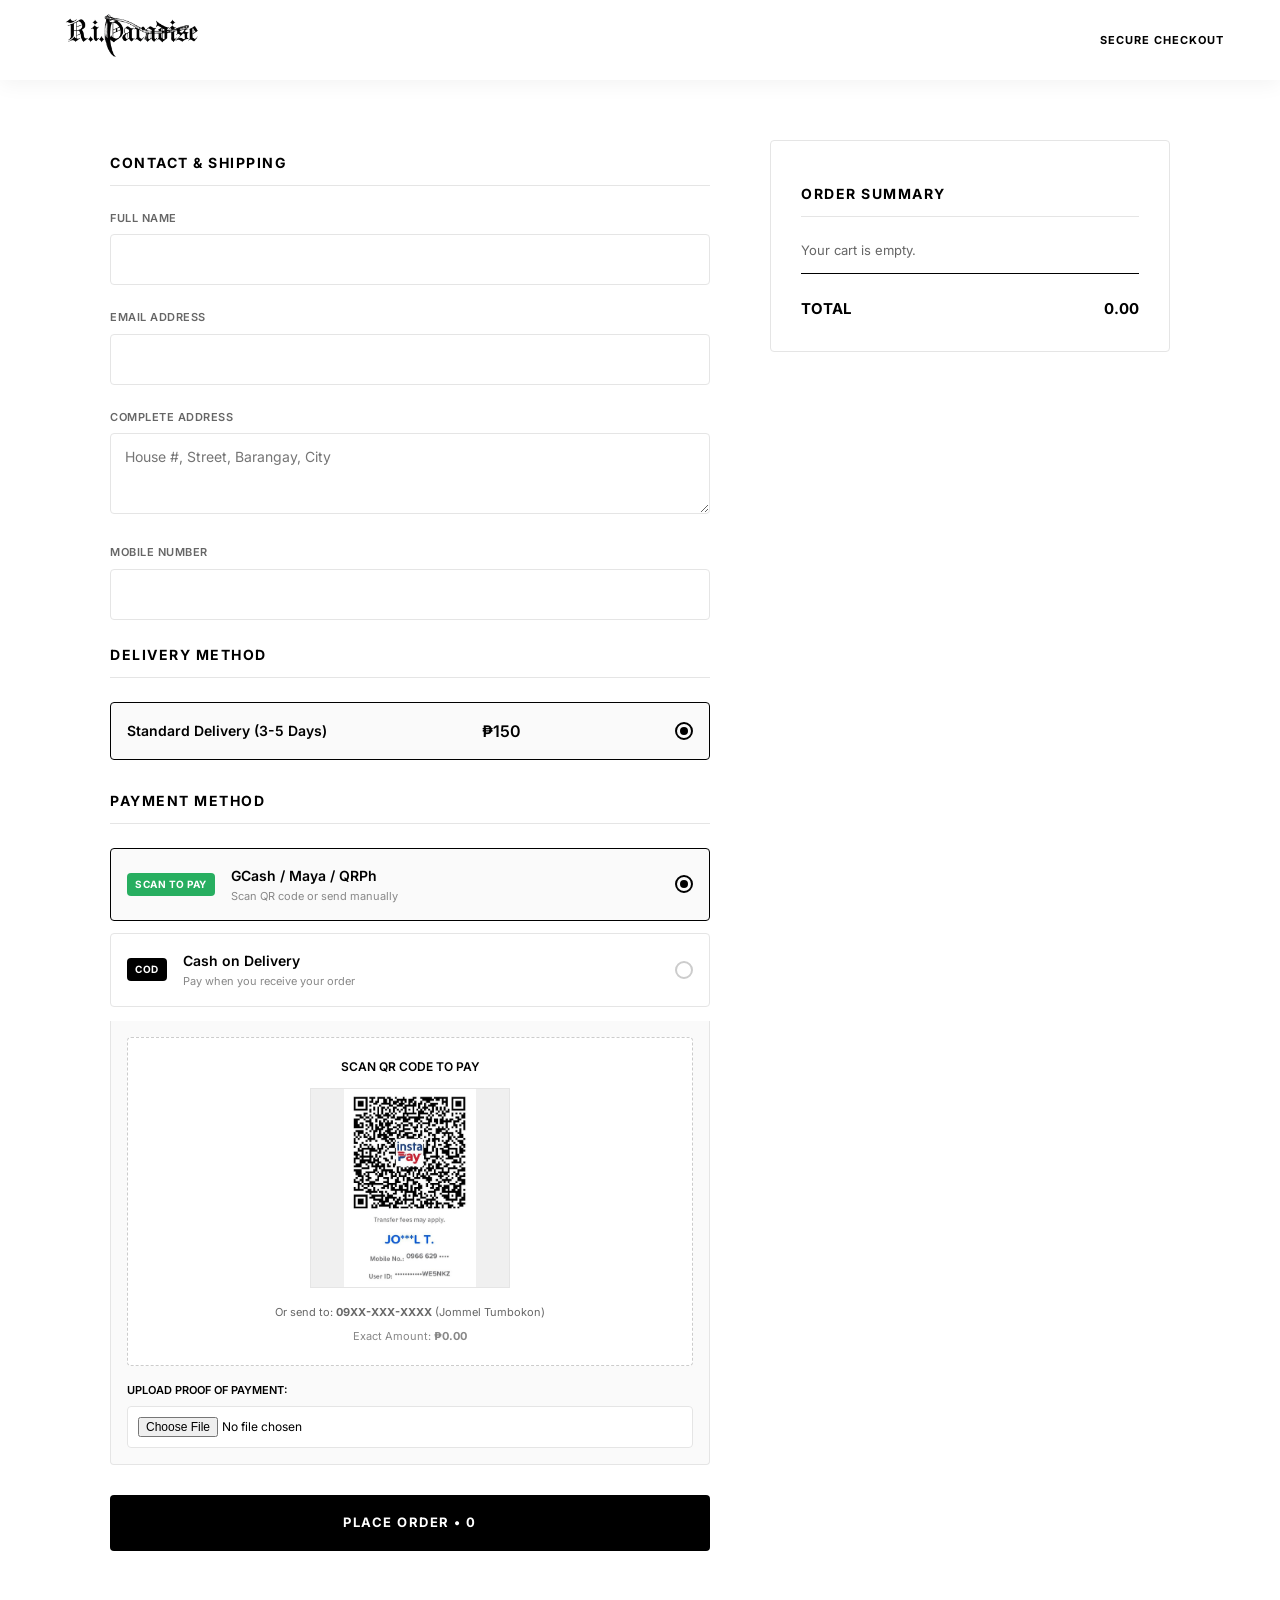
==== checkout.html @ b6fbac53 "Initial commit" ====
<!DOCTYPE html>
<html lang="en">
<head>
  <meta charset="UTF-8">
  <meta name="viewport" content="width=device-width, initial-scale=1.0">
  <title>RIPARADISE | Secure Checkout</title>
  <link rel="stylesheet" href="assets/css/style.css">
  <link href="https://fonts.googleapis.com/css2?family=Inter:wght@400;500;600;700&display=swap" rel="stylesheet">
  
  <style>
    /* CHECKOUT SPECIFIC OVERRIDES */
    body { background-color: #ffffff; color: #000000; font-family: 'Inter', sans-serif; }
    
    .checkout-container {
      max-width: 1100px; margin: 140px auto 80px; padding: 0 20px;
      display: grid; grid-template-columns: 1.2fr 0.8fr; gap: 60px;
    }

    @media (max-width: 900px) {
      .checkout-container { grid-template-columns: 1fr; gap: 40px; margin-top: 100px; }
      .order-summary { position: static; order: -1; margin-bottom: 30px; border: 1px solid #eee; }
    }

    h2 {
      font-size: 14px; font-weight: 700; text-transform: uppercase; letter-spacing: 1.5px;
      margin-bottom: 24px; padding-bottom: 12px; border-bottom: 1px solid #e5e5e5;
    }

    .form-group { margin-bottom: 24px; }
    .form-group label {
      display: block; font-size: 11px; font-weight: 600; margin-bottom: 8px;
      text-transform: uppercase; letter-spacing: 0.5px; color: #666;
    }
    .form-group input, .form-group textarea, .form-group select {
      width: 100%; padding: 14px; background: #fff; border: 1px solid #e5e5e5;
      color: #000; font-size: 14px; border-radius: 4px; transition: all 0.2s;
      font-family: 'Inter', sans-serif;
    }
    .form-group input:focus, .form-group textarea:focus, .form-group select:focus {
      border-color: #000; outline: none; box-shadow: 0 0 0 1px #000;
    }

    /* PAYMENT OPTIONS STYLING */
    .payment-options { display: flex; flex-direction: column; gap: 12px; }
    .payment-option {
      background: #fff; border: 1px solid #e5e5e5; border-radius: 4px;
      padding: 16px; display: flex; align-items: center; gap: 16px; 
      cursor: pointer; transition: all 0.2s ease; position: relative;
    }
    .payment-option:hover, .payment-option.selected { 
      border-color: #000; background: #fafafa; 
    }
    .payment-option input[type="radio"] { display: none; }
    
    /* BADGES */
    .manual-badge {
      background: #27ae60; color: #fff; font-size: 10px; font-weight: 700;
      padding: 4px 8px; border-radius: 4px; letter-spacing: 0.5px;
    }
    .cod-badge {
      background: #000; color: #fff; font-size: 10px; font-weight: 700;
      padding: 4px 8px; border-radius: 4px; letter-spacing: 0.5px;
    }
    
    .payment-label { font-size: 14px; font-weight: 600; color: #000; }
    .payment-sublabel { font-size: 11px; color: #888; margin-top: 2px; }

    /* CUSTOM RADIO INDICATOR */
    .payment-radio-indicator {
      width: 18px; height: 18px; border: 2px solid #ccc; border-radius: 50%;
      margin-left: auto; display: flex; align-items: center; justify-content: center;
      transition: all 0.2s; flex-shrink: 0;
    }
    .payment-option.selected .payment-radio-indicator { border-color: #000; }
    .payment-option.selected .payment-radio-indicator::after {
      content: ''; width: 8px; height: 8px; background: #000; border-radius: 50%;
    }

    /* ANIMATED DETAILS FORMS */
    .details-form {
      max-height: 0; overflow: hidden; opacity: 0;
      transition: all 0.4s cubic-bezier(0.4, 0, 0.2, 1);
      margin-top: 0; padding: 0 16px; background: #fafafa; border: 1px solid transparent;
    }
    .details-form.is-active {
      max-height: 600px; opacity: 1; margin-top: -12px; padding: 16px;
      border: 1px solid #e5e5e5; border-top: none; border-radius: 0 0 4px 4px;
    }

    /* QR CODE CONTAINER */
    .qr-payment-box {
      background: #fff; border: 1px dashed #ccc; padding: 20px; 
      border-radius: 4px; text-align: center;
    }
    .qr-image-placeholder {
      width: 200px; height: 200px; background: #f0f0f0; margin: 0 auto 16px;
      display: flex; align-items: center; justify-content: center;
      color: #999; font-size: 12px; border: 1px solid #e5e5e5;
    }
    .qr-image-placeholder img { width: 100%; height: 100%; object-fit: contain; }
    
    .btn-place-order {
      width: 100%; background: #000; color: #fff;
      padding: 18px; font-size: 13px; font-weight: 700; text-transform: uppercase;
      letter-spacing: 1.5px; border: none; border-radius: 4px; cursor: pointer; 
      margin-top: 30px; transition: opacity 0.2s;
    }
    .btn-place-order:hover { opacity: 0.85; }
    .btn-place-order:disabled { opacity: 0.5; cursor: not-allowed; }

    /* ORDER SUMMARY */
    .order-summary {
      background: #fff; border: 1px solid #e5e5e5; border-radius: 4px; 
      padding: 30px; height: fit-content; position: sticky; top: 120px;
    }
    .summary-item-row {
      display: flex; gap: 16px; padding: 16px 0; border-bottom: 1px solid #f0f0f0;
      align-items: center;
    }
    .summary-thumb {
      width: 70px; height: 85px; border-radius: 2px; object-fit: cover;
      background: #f9f9f9; flex-shrink: 0; border: 1px solid #eee;
    }
    .summary-details { flex: 1; display: flex; flex-direction: column; gap: 4px; }
    .summary-title { font-size: 13px; font-weight: 600; color: #000; line-height: 1.3; }
    .summary-meta { font-size: 11px; color: #666; text-transform: uppercase; letter-spacing: 0.5px; }
    .summary-price { font-size: 13px; font-weight: 600; color: #000; margin-top: 4px; }

    .total-row {
      display: flex; justify-content: space-between; padding-top: 24px; margin-top: 10px;
      border-top: 1px solid #000; font-size: 15px; font-weight: 700;
    }
  </style>
</head>
<body>

  <header class="site-header site-header--scrolled">
    <div class="site-header__inner container">
      <a href="index.html"><img src="assets/images/riparadiselogoupdated.png" alt="RIPARADISE" class="site-header__logo-img"></a>
      <div style="font-size: 11px; font-weight: 700; letter-spacing: 1px;">SECURE CHECKOUT</div>
    </div>
  </header>

  <main class="checkout-container">
    <!-- LEFT: FORM -->
    <div>
      <h2>Contact & Shipping</h2>
      
      <div id="checkoutAuthStatus" style="background:#f9f9f9;padding:12px 16px;margin-bottom:24px;border-radius:4px;font-size:12px;display:none;">
        Logged in as <strong id="checkoutUserEmail"></strong> 
        <span style="color:#888;margin-left:8px;">(Details auto-filled)</span>
      </div>

      <form id="checkoutForm">
        <div class="form-group">
          <label>Full Name</label>
          <input type="text" id="custName" required>
        </div>
        <div class="form-group">
          <label>Email Address</label>
          <input type="email" id="custEmail" required>
        </div>
        <div class="form-group">
          <label>Complete Address</label>
          <textarea id="custAddress" rows="3" required placeholder="House #, Street, Barangay, City"></textarea>
        </div>
        <div class="form-group">
          <label>Mobile Number</label>
          <input type="tel" id="custPhone" required>
        </div>

        <h2>Delivery Method</h2>
        <div class="payment-options">
          <label class="payment-option selected" onclick="selectDelivery('standard')">
            <input type="radio" name="delivery" value="standard" checked>
            <span class="payment-label">Standard Delivery (3-5 Days)</span>
            <span style="margin-left:auto; font-weight:600;">₱150</span>
            <div class="payment-radio-indicator"></div>
          </label>
        </div>

        <h2 style="margin-top:30px;">Payment Method</h2>
        <div class="payment-options">
          
          <!-- MANUAL QRPH / GCASH OPTION -->
          <label class="payment-option" onclick="selectPayment('manual_qr')" id="manualQrOption">
            <input type="radio" name="payment" value="manual_qr">
            <span class="manual-badge">SCAN TO PAY</span>
            <div>
              <div class="payment-label">GCash / Maya / QRPh</div>
              <div class="payment-sublabel">Scan QR code or send manually</div>
            </div>
            <div class="payment-radio-indicator"></div>
          </label>

          <!-- COD OPTION -->
          <label class="payment-option" onclick="selectPayment('cod')" id="codOption">
            <input type="radio" name="payment" value="cod">
            <span class="cod-badge">COD</span>
            <div>
              <div class="payment-label">Cash on Delivery</div>
              <div class="payment-sublabel">Pay when you receive your order</div>
            </div>
            <div class="payment-radio-indicator"></div>
          </label>
          
          <!-- HIDDEN COD DETAILS FORM -->
          <div class="details-form" id="codDetailsForm">
            <p style="font-size:12px; color:#666; margin-bottom:12px;">Please confirm your shipping details for COD verification:</p>
            <div class="form-group" style="margin-bottom:12px;">
              <label>Landmark / Additional Instructions</label>
              <input type="text" id="codLandmark" placeholder="e.g., Near 7-Eleven, White Gate">
            </div>
            <div class="form-group" style="margin-bottom:0;">
              <label>Preferred Delivery Time</label>
              <select id="codTime" style="width:100%; padding:10px; border:1px solid #ddd; border-radius:4px;">
                <option>Morning (8AM - 12PM)</option>
                <option>Afternoon (1PM - 5PM)</option>
                <option>Evening (6PM - 8PM)</option>
              </select>
            </div>
          </div>

          <!-- HIDDEN QR PAYMENT DETAILS FORM -->
          <div class="details-form" id="qrDetailsForm">
            <div class="qr-payment-box">
              <p style="font-size:12px; color:#000; margin:0 0 12px; font-weight:600;">SCAN QR CODE TO PAY</p>
              
              <!-- PALITAN MO ANG SRC NG ACTUAL QR IMAGE MO -->
              <div class="qr-image-placeholder">
                <img src="assets/images/gcash-qr.jpg" alt="GCash QR Code" onerror="this.style.display='none'; this.parentElement.innerText='[QR IMAGE NOT FOUND]';">
              </div>
              
              <p style="font-size:11px; color:#666; margin:0 0 8px;">Or send to: <strong>09XX-XXX-XXXX</strong> (Jommel Tumbokon)</p>
              <p style="font-size:11px; color:#888; margin:0;">Exact Amount: <strong id="qrTotalAmount">₱0.00</strong></p>
            </div>
            
            <div style="margin-top:16px;">
              <label style="font-size:11px; font-weight:600; display:block; margin-bottom:8px;">UPLOAD PROOF OF PAYMENT:</label>
              <input type="file" id="manualProof" accept="image/*" style="width:100%; padding:10px; border:1px solid #e5e5e5; border-radius:4px; font-size:12px; background:#fff;">
            </div>
          </div>

        </div>

        <button type="submit" class="btn-place-order">PLACE ORDER • <span id="btnTotal">0</span></button>
      </form>
    </div>

    <!-- RIGHT: SUMMARY -->
    <div class="order-summary">
      <h2>Order Summary</h2>
      <div id="summaryItems"></div>
      <div class="total-row">
        <span>TOTAL</span>
        <span id="summaryTotal">0.00</span>
      </div>
    </div>
  </main>

  <script>
    const cart = JSON.parse(localStorage.getItem('rip_cart')) || [];
    const summaryContainer = document.getElementById('summaryItems');
    const totalEl = document.getElementById('summaryTotal');
    const btnTotal = document.getElementById('btnTotal');
    const qrTotalAmount = document.getElementById('qrTotalAmount');
    let deliveryFee = 150;

    function renderSummary() {
      if (cart.length === 0) {
        summaryContainer.innerHTML = '<p style="color:#666; font-size:13px;">Your cart is empty.</p>';
        return;
      }

      let html = ''; let subtotal = 0;
      cart.forEach(item => {
        const price = parseFloat(item.price.replace(/[^0-9.-]+/g, ""));
        const itemTotal = price * item.quantity;
        subtotal += itemTotal;
        html += `
          <div class="summary-item-row">
            <img src="${item.image || 'assets/images/funeral-tee.png'}" alt="${item.title}" class="summary-thumb">
            <div class="summary-details">
              <div class="summary-title">${item.title}</div>
              <div class="summary-meta">Size: ${item.size} · Qty: ${item.quantity}</div>
              <div class="summary-price">₱${itemTotal.toLocaleString()}</div>
            </div>
          </div>`;
      });
      summaryContainer.innerHTML = html;
      updateTotal(subtotal);
    }

    function updateTotal(subtotal) {
      const finalTotal = subtotal + deliveryFee;
      const formatted = `${finalTotal.toLocaleString('en-US', { minimumFractionDigits: 2 })}`;
      totalEl.textContent = formatted;
      btnTotal.textContent = finalTotal.toLocaleString('en-US');
      qrTotalAmount.textContent = `₱${formatted}`; // Update QR amount display
    }

    // HANDLE DELIVERY SELECTION
    function selectDelivery(type) {
      document.querySelectorAll('[name="delivery"]').forEach(radio => {
        radio.closest('.payment-option').classList.toggle('selected', radio.value === type);
        radio.checked = (radio.value === type);
      });
      
      deliveryFee = (type === 'sdd') ? 250 : 150;
      
      let subtotal = 0;
      cart.forEach(item => subtotal += parseFloat(item.price.replace(/[^0-9.-]+/g, "")) * item.quantity);
      updateTotal(subtotal);
    }

    // HANDLE PAYMENT SELECTION
    function selectPayment(method) {
      // Reset all options
      document.querySelectorAll('[name="payment"]').forEach(radio => {
        radio.closest('.payment-option').classList.remove('selected');
        if(radio.value === method) {
          radio.checked = true;
          radio.closest('.payment-option').classList.add('selected');
        }
      });

      // Hide all detail forms first
      document.querySelectorAll('.details-form').forEach(form => form.classList.remove('is-active'));

      // Show specific form based on selection
      if (method === 'cod') {
        document.getElementById('codDetailsForm').classList.add('is-active');
      } else if (method === 'manual_qr') {
        document.getElementById('qrDetailsForm').classList.add('is-active');
      }
    }

    // AUTO-FILL CHECKOUT FOR LOGGED-IN USERS
    document.addEventListener('DOMContentLoaded', () => {
      const user = JSON.parse(localStorage.getItem('rip_user'));
      if (user) {
        const statusEl = document.getElementById('checkoutAuthStatus');
        const emailEl = document.getElementById('checkoutUserEmail');
        if (statusEl && emailEl) {
          statusEl.style.display = 'block';
          emailEl.textContent = user.email;
        }

        const nameInput = document.getElementById('custName');
        const emailInput = document.getElementById('custEmail');
        
        if (nameInput && !nameInput.value) nameInput.value = user.name || '';
        if (emailInput && !emailInput.value) emailInput.value = user.email || '';
      }
      
      // Set default payment to QR
      selectPayment('manual_qr');
    });

    // MAIN SUBMIT HANDLER
    document.getElementById('checkoutForm').addEventListener('submit', async (e) => {
      e.preventDefault();
      const btn = document.querySelector('.btn-place-order');
      
      const name = document.getElementById('custName').value.trim();
      const address = document.getElementById('custAddress').value.trim();
      const phone = document.getElementById('custPhone').value.trim();
      const email = document.getElementById('custEmail').value.trim();
      const paymentMethod = document.querySelector('input[name="payment"]:checked').value;

      if (!name || !address || !phone) { alert("Please fill in all required fields."); return; }

      let subtotal = 0;
      cart.forEach(item => subtotal += parseFloat(item.price.replace(/[^0-9.-]+/g, '')) * item.quantity);
      const finalTotal = subtotal + deliveryFee;

      // ==========================================
      // 1. HANDLE COD ORDERS
      // ==========================================
      if (paymentMethod === 'cod') {
        btn.disabled = true;
        btn.textContent = 'PROCESSING...';
        
        const landmark = document.getElementById('codLandmark').value;
        const time = document.getElementById('codTime').value;
        
        const newOrder = {
          id: '#RP-' + Date.now().toString().slice(-6),
          date: new Date().toLocaleDateString('en-US', { year: 'numeric', month: 'long', day: 'numeric' }),
          status: 'Pending Confirmation',
          items: cart.map(i => `${i.title} (${i.size}) x${i.quantity}`).join(', '),
          total: `₱${finalTotal.toLocaleString()}`,
          method: 'COD',
          details: { landmark, time }
        };

        // Save to User's Order History
        const user = JSON.parse(localStorage.getItem('rip_user'));
        if (user) {
          const userOrders = JSON.parse(localStorage.getItem(`orders_${user.email}`)) || [];
          userOrders.unshift(newOrder);
          localStorage.setItem(`orders_${user.email}`, JSON.stringify(userOrders));
        } else {
          const guestOrders = JSON.parse(localStorage.getItem('guest_orders')) || [];
          guestOrders.unshift(newOrder);
          localStorage.setItem('guest_orders', JSON.stringify(guestOrders));
        }
        
        const messengerText = encodeURIComponent(`Hi! COD Order po.\nName: ${name}\nTotal: ₱${finalTotal.toLocaleString()}`);
        
        const modalHtml = `
            <div id="codModal" style="position:fixed;top:0;left:0;width:100%;height:100%;background:rgba(255,255,255,0.95);backdrop-filter:blur(5px);z-index:9999;display:flex;align-items:center;justify-content:center;">
                <div style="background:#fff;padding:48px 32px;max-width:420px;width:90%;text-align:center;border:1px solid #eee;box-shadow:0 10px 40px rgba(0,0,0,0.05);">
                    <h2 style="margin:0 0 16px;font-size:20px;font-weight:700;letter-spacing:-0.5px;">Confirm via Messenger</h2>
                    <p style="color:#555;margin:0 0 32px;line-height:1.5;font-size:14px;">
                        Para ma-confirm ang COD order mo, mag-message ka lang sa page namin. 
                        I-send mo yung pre-filled message para mabilis ma-process.
                    </p>
                    
                    <button onclick="window.open('https://m.me/RiParadise-100063752149428?text=${messengerText}', '_blank'); document.getElementById('codModal').remove(); window.location.href='success-cod-waiting.html';" 
                            style="background:#000;color:#fff;border:none;padding:16px;font-size:13px;font-weight:700;letter-spacing:1px;text-transform:uppercase;width:100%;margin-bottom:12px;cursor:pointer;transition:opacity 0.2s;">
                        OPEN MESSENGER
                    </button>
                    
                    <button onclick="document.getElementById('codModal').remove();" 
                            style="background:transparent;color:#999;border:none;padding:12px;font-size:12px;cursor:pointer;text-decoration:underline;">
                        Cancel / Go Back
                    </button>
                </div>
            </div>
        `;
        
        document.body.insertAdjacentHTML('beforeend', modalHtml);
        return; 
      }

      // ==========================================
      // 2. HANDLE MANUAL QR PAYMENT
      // ==========================================
      if (paymentMethod === 'manual_qr') {
        const proofFile = document.getElementById('manualProof').files[0];
        if (!proofFile) {
          alert("Please upload a screenshot of your payment proof.");
          return;
        }

        btn.disabled = true;
        btn.textContent = 'SUBMITTING ORDER...';

        // Create Order Object
        const newOrder = {
          id: '#RP-QR-' + Date.now().toString().slice(-6),
          date: new Date().toLocaleDateString('en-US', { year: 'numeric', month: 'long', day: 'numeric' }),
          status: 'Verifying Payment',
          items: cart.map(i => `${i.title} (${i.size}) x${i.quantity}`).join(', '),
          total: `₱${finalTotal.toLocaleString()}`,
          method: 'Manual QR/GCash',
          details: { proofUploaded: true }
        };

        // Save to LocalStorage
        const user = JSON.parse(localStorage.getItem('rip_user'));
        if (user) {
          const userOrders = JSON.parse(localStorage.getItem(`orders_${user.email}`)) || [];
          userOrders.unshift(newOrder);
          localStorage.setItem(`orders_${user.email}`, JSON.stringify(userOrders));
        }

        // Redirect to Success Page
        setTimeout(() => {
          window.location.href = 'success-cod-waiting.html';
        }, 1500);
        
        return;
      }
    });

    renderSummary();
  </script>
</body>
</html>
---- assets/css/style.css ----
/* ==========================================================================
   RIPARADISE — Unified Premium White & Black Aesthetic (Phase 4 Clean)
   Brand Identity Storefront Layout · Smart Sticky White Header Fix
   ========================================================================== */

/* --------------------------------------------------------------------------
   1. DESIGN TOKENS (ROOT VARIABLES - CHANGED TO HIGH-CONTRAST LIGHT MODE)
   -------------------------------------------------------------------------- */
   :root {
    /* Colors - Inverted for Luxury White/Black Style */
    --color-bg: #ffffff;                  /* Puti na ang main background */
    --color-bg-elevated: #f9f9f9;
    --color-bg-overlay: rgba(0, 0, 0, 0.45);
    --color-surface: #ffffff;
    --color-text: #000000;                /* Solid black ang lahat ng teksto */
    --color-text-muted: #666666;          /* Mas madilim na gray para madaling basahin */
    --color-primary: #000000;             /* Black primary button blocks */
    --color-primary-inverse: #ffffff;     /* White text sa loob ng primary buttons */
    --color-accent: #000000;
    --color-border: rgba(0, 0, 0, 0.1);
    --color-border-strong: rgba(0, 0, 0, 0.2);
    --color-announcement-bg: #000000;
    --color-announcement-text: #ffffff;
    --color-header-scrolled-bg: #ffffff;  /* Puti ang magiging bar kapag nag-scroll up */
  
    /* Typography */
    --font-family: "Inter", system-ui, -apple-system, sans-serif;
    --font-size-xs: 0.75rem;
    --font-size-sm: 0.875rem;
    --font-size-base: 1rem;
    --font-size-md: 1.125rem;
    --font-size-lg: 1.25rem;
    --font-size-xl: clamp(2rem, 6vw, 4rem);
    --font-weight-regular: 400;
    --font-weight-medium: 500;
    --font-weight-semibold: 600;
    --letter-spacing-tight: -0.02em;
    --letter-spacing-wide: 0.15em;
  
    /* Spacing */
    --space-xs: 0.5rem;
    --space-sm: 1rem;
    --space-md: 1.5rem;
    --space-lg: 2rem;
    --space-xl: 3rem;
    --header-height: 80px;
  
    /* Layers (Z-Index) */
    --z-hero-media: 1;
    --z-hero-overlay: 2;
    --z-hero-content: 3;
    --z-header: 999;                      /* Pinatigas para hindi lumusot ang mga damit */
    --z-announcement: 1000;
    --z-mobile-nav: 9999;
  }
  
  /* --------------------------------------------------------------------------
     2. GLOBAL RESETS & BASE STYLES
     -------------------------------------------------------------------------- */
  *, *::before, *::after {
    box-sizing: border-box;
  }
  
  html {
    -webkit-text-size-adjust: 100%;
    scroll-behavior: smooth;
    overflow-x: hidden;
  }
  
  body {
    margin: 0;
    font-family: var(--font-family);
    font-size: var(--font-size-base);
    font-weight: var(--font-weight-regular);
    line-height: 1.5;
    color: var(--color-text);
    background-color: var(--color-bg);
    -webkit-font-smoothing: antialiased;
    overflow-x: hidden;
    max-width: 100vw;
  }
  
  img, video {
    display: block;
    max-width: 100%;
    height: auto;
  }
  
  a {
    color: inherit;
    text-decoration: none;
  }
  
  ul {
    margin: 0;
    padding: 0;
    list-style: none;
  }
  
  button, input {
    font: inherit;
    color: inherit;
  }
  
  button {
    cursor: pointer;
    background: none;
    border: none;
    padding: 0;
  }
  
  .container {
    width: 100%;
    max-width: 1200px;
    margin-inline: auto;
    padding-inline: var(--space-sm);
  }
  
  /* Reusable Buttons */
  .btn {
    display: inline-flex;
    align-items: center;
    justify-content: center;
    padding: 0.85rem 2rem;
    font-size: var(--font-size-sm);
    font-weight: var(--font-weight-medium);
    text-transform: uppercase;
    letter-spacing: var(--letter-spacing-wide);
    border: 1px solid transparent;
    cursor: pointer;
    transition: all 0.3s ease;
  }
  
  .btn--primary {
    background-color: var(--color-primary);
    color: var(--color-primary-inverse);
  }
  
  .btn--primary:hover {
    background-color: transparent;
    color: var(--color-primary);
    border-color: var(--color-primary);
  }
  
  .icon {
    stroke: currentColor;
    stroke-width: 1.5;
    fill: none;
  }
  
  /* --------------------------------------------------------------------------
     3. SITE HEADER & NAVIGATION (DEFAULT: TRANSPARENT WHITE OVER HERO VIDEO)
     -------------------------------------------------------------------------- */
  .site-header {
    position: fixed;
    top: 0;
    left: 0;
    width: 100%;
    z-index: var(--z-header);
    color: #ffffff; /* Piliting puti muna habang nasa ibabaw ng madilim na video background */
    transition: transform 0.3s ease-in-out, background-color 0.3s ease-in-out, color 0.3s ease-in-out;
  }
  
  .site-header__inner {
    display: flex;
    align-items: center;
    justify-content: space-between;
    height: var(--header-height);
  }
  
  .site-nav__list {
    display: flex;
    gap: var(--space-md);
  }
  
  .site-nav__link {
    font-size: var(--font-size-sm);
    font-weight: var(--font-weight-medium);
    text-transform: uppercase;
    letter-spacing: var(--letter-spacing-wide);
    opacity: 0.9;
    transition: opacity 0.2s ease;
  }
  
  .site-nav__link:hover {
    opacity: 1;
  }
  
  .site-header__logo {
    position: absolute;
    left: 50%;
    transform: translateX(-50%);
    font-weight: var(--font-weight-semibold);
    letter-spacing: 0.25em;
    text-transform: uppercase;
  }

  /* HETO ANG MAGPAPALIIT SA UPDATED LOGO MO, PARE: */
.site-header__logo-img {
  height: 150px;        /* Palitan mo 'to (gaya ng 30px o 40px) depende sa tamang timpla sa mata mo */
  width: auto;         /* Proteksyon para hindi mayupi o ma-distort ang logo natin */
  display: block;
  object-fit: contain; /* Sinisigurado nitong pasok na pasok ang image sa itinakdang height */
}

  /* SITE HEADER ICON BUTTONS — global, applies to all screen sizes */
.site-header__icon-btn {
  display: inline-flex;
  align-items: center;
  justify-content: center;
  width: 40px;
  height: 40px;
  padding: 0;
  background: none;
  border: none;
  cursor: pointer;
  color: inherit;
  text-decoration: none;
  vertical-align: middle;
}

/* Line 222 — dagdagan lang ng position: relative */
.site-header__actions {
  display: flex;
  align-items: center;
  gap: 4px;
  position: relative; /* ← DAGDAG */
}

.site-header__cart {
  display: inline-flex;
  align-items: center;
  gap: 4px;
  text-decoration: none;
  color: inherit;
}
  
  /* Siguraduhing sumusunod sa puting stroke ang default header icons sa video overlay */
  .site-header .icon {
    stroke: #ffffff;
    transition: stroke 0.3s ease-in-out;
  }
  
  /* Hide mobile/drawer layouts on desktop view by default */
  .nav-toggle, .nav-toggle-btn, .mobile-nav, .site-header__icon-btn--desktop-only {
    display: none;
  }
  
  /* ============================================================
     SMART STICKY HEADER STATES (INTELLIGENT RESPONSIVENESS)
     ============================================================ */
  /* Kakagat 'to kapag nag-scroll down pagkatapos ng video (itataas ang header para magtago) */
  .site-header--hidden {
    transform: translateY(-100%);
  }
  
  /* Kakagat 'to kapag nag-scroll up: Magiging White Background bar na may Black Links/Icons */
  .site-header--scrolled {
    background-color: var(--color-header-scrolled-bg) !important;
    color: #000000 !important; /* Itim na ang teksto at logo */
    box-shadow: 0 4px 20px rgba(0, 0, 0, 0.05) !important; /* Eleganteng manipis na anino */
  }
  
  /* Palitan ang icon stroke kapag naka-white scrolled background na */
  .site-header--scrolled .icon {
    stroke: #000000 !important;
  }
  
  /* Baguhin ang kulay ng burger bars sa mobile button kapag white na ang background */
  .site-header--scrolled .nav-toggle-btn__bar {
    background-color: #000000 !important;
  }
  
  /* --------------------------------------------------------------------------
     4. HERO SECTION & CINEMATIC BACKGROUND VIDEO HERO (REPRESENT/RIPARADISE STYLE)
     -------------------------------------------------------------------------- */
  .hero-video-section {
    position: relative;
    width: 100%;
    height: 100vh; 
    overflow: hidden;
    display: flex;
    align-items: center;
    justify-content: center;
    background-color: #000000; /* Solido habang naglo-load pa ang mabigat na mp4 file */
  }
  
  .hero-video-bg {
    position: absolute;
    top: 0;
    left: 0;
    width: 100%;
    height: 100%;
    object-fit: cover; 
    z-index: 1;
  }
  
  .hero-video-overlay {
    position: absolute;
    top: 0;
    left: 0;
    width: 100%;
    height: 100%;
    background: rgba(0, 0, 0, 0.45); /* 45% Cinematic dark filter para litaw ang text links */
    z-index: 2;
  }
  
  .hero-video-content {
    position: relative;
    z-index: 3; 
    text-align: center;
    color: #ffffff !important; /* Laging puti kahit magbago ang global body style niyo */
    padding: 0 20px;
  }
  
  .hero-video-subtitle {
    font-size: 13px;
    text-transform: uppercase;
    letter-spacing: 3px;
    margin-bottom: 8px;
    font-weight: 500;
    color: #ffffff !important;
  }
  
  .hero-video-title {
    font-size: 46px;
    text-transform: uppercase;
    letter-spacing: 2px;
    font-weight: 700;
    margin-bottom: 24px;
    line-height: 1.1;
    color: #ffffff !important;
  }
  
  .hero-video-btn {
    display: inline-block;
    padding: 12px 34px;
    border: 1px solid #ffffff;
    background-color: transparent;
    color: #ffffff !important;
    text-decoration: none;
    font-size: 13px;
    font-weight: 600;
    text-transform: uppercase;
    letter-spacing: 2px;
    transition: all 0.3s ease-in-out;
  }
  
  .hero-video-btn:hover {
    background-color: #ffffff;
    color: #000000 !important;
  }
  
  /* Old Template Hero Setup Safe Fallback System */
  .hero {
    position: relative;
    height: 100vh;
    min-height: 650px;
    display: flex;
    flex-direction: column;
    justify-content: center;
    align-items: center;
    background-color: #000000;
    overflow: hidden;
  }
  .hero__media-wrap {
    position: absolute;
    top: 0;
    left: 0;
    width: 100%;
    height: 100%;
    z-index: var(--z-hero-media);
  }
  .hero__media, .hero_media {
    width: 100% !important;
    height: 100% !important;
    object-fit: contain !important;      
    object-position: center center !important; 
  }
  .hero__overlay {
    position: absolute;
    top: 0;
    left: 0;
    width: 100%;
    height: 100%;
    background: radial-gradient(circle, rgba(0,0,0,0.2) 0%, rgba(5,5,5,0.7) 100%);
    z-index: var(--z-hero-overlay);
  }
  .hero__content {
    position: relative;
    z-index: var(--z-hero-content);
    text-align: center;
    padding: 0 var(--space-md);
    margin-top: auto; 
    margin-bottom: var(--space-xl);
  }
  .hero__eyebrow {
    font-size: var(--font-size-sm);
    text-transform: uppercase;
    letter-spacing: var(--letter-spacing-wide);
    color: #ffffff;
    margin-bottom: var(--space-xs);
  }
  .hero__title {
    font-size: var(--font-size-xl);
    text-transform: uppercase;
    letter-spacing: var(--letter-spacing-tight);
    margin: 0 0 var(--space-md) 0;
    color: #ffffff;
  }
  
  /* --------------------------------------------------------------------------
     5. FEATURED PRODUCTS & GRID SYSTEM (CLEAN BLACK ON WHITE)
     -------------------------------------------------------------------------- */
  .shop-section {
    padding: var(--space-xl) 0;
    background-color: #ffffff !important;
  }
  
  .section-header {
    margin-bottom: var(--space-xl);
  }
  
  .section-header__eyebrow {
    margin: 0 0 var(--space-xs);
    font-size: var(--font-size-xs);
    font-weight: var(--font-weight-medium);
    letter-spacing: var(--letter-spacing-wide);
    text-transform: uppercase;
    color: var(--color-text-muted);
  }
  
  .section-header__row {
    display: flex;
    flex-wrap: wrap;
    align-items: baseline;
    justify-content: space-between;
    gap: var(--space-md);
  }
  
  .section-header__title {
    margin: 0;
    font-size: clamp(1.25rem, 4vw, 1.75rem);
    font-weight: var(--font-weight-semibold);
    letter-spacing: var(--letter-spacing-tight);
    line-height: 1.1;
    text-transform: uppercase;
    color: #000000 !important;
  }
  
  .section-header__link {
    flex-shrink: 0;
    font-size: var(--font-size-sm);
    font-weight: var(--font-weight-medium);
    letter-spacing: 0.06em;
    text-transform: uppercase;
    border-bottom: 1px solid #000000;
    color: #000000 !important;
  }
  /* ==========================================================================
   PRODUCT GRID: BASE STYLES (Eto ang default para sa Mobile)
   ========================================================================== */
.product-grid {
  display: grid;
  grid-template-columns: repeat(2, 1fr); 
  gap: var(--space-md) var(--space-sm);
  
  /* BAGO: Naglagay tayo ng safe space sa gilid para sa Mobile screen */
  padding-left: 16px;
  padding-right: 16px;
  box-sizing: border-box; /* Para hindi sumabog ang sukat ng grid */
}

.product-card {
  position: relative;
}

.product-card__media {
  position: relative;
  aspect-ratio: 4 / 5;
  background-color: #ffffff; /* Light gray box para lumutang agad ang mockups niyo */
  overflow: hidden;
  margin-bottom: var(--space-sm);
}

.product-card__image {
  width: 100%;
  height: 100%;
  object-fit: cover;
  transition: transform 0.6s cubic-bezier(0.16, 1, 0.3, 1);
}

.product-card:hover .product-card__image {
  transform: scale(1.05);
}

.product-card__badge {
  position: absolute;
  top: 12px;
  left: 12px;
  background-color: #000000;
  color: #ffffff;
  padding: 0.35rem 0.75rem;
  font-size: var(--font-size-xs);
  text-transform: uppercase;
  letter-spacing: 0.05em;
  z-index: 2;
}

.product-card__badge--muted {
  background-color: #e5e5e5;
  color: #000000;
}

.product-card__body {
  display: flex;
  flex-direction: column;
  gap: 4px;
}

.product-card__title {
  margin: 0;
  font-size: var(--font-size-sm);
  font-weight: var(--font-weight-medium);
  color: #000000 !important;
}

.product-card__meta {
  margin: 0;
  font-size: var(--font-size-xs);
  color: var(--color-text-muted);
}

.product-card__price {
  margin: 4px 0 0 0;
  font-size: var(--font-size-sm);
  font-weight: var(--font-weight-semibold);
  color: #000000 !important;
}


/* --------------------------------------------------------------------------
   7. MEDIA QUERIES (DESKTOP GRID & SCREEN SYSTEM)
   -------------------------------------------------------------------------- */
   @media (min-width: 768px) {
    /* Expand products into 4 columns on desktop viewports */
    .product-grid {
      grid-template-columns: repeat(4, 1fr);
      max-width: 1300px;
      margin: 0 auto !important;
      padding-left: 40px;
      padding-right: 40px;
    }
  }
  
  @media (min-width: 1024px) {
    .site-header__icon-btn--desktop-only {
      display: inline-flex;
      align-items: center;
      justify-content: center;
      width: 40px;
      height: 40px;
      padding: 0;
      background: none;
      border: none;
      cursor: pointer;
      color: inherit;
      text-decoration: none;
      vertical-align: middle;
    }   /* ← TAMA NANG NAKASARA */
  
    .site-footer__bottom-inner {
      flex-direction: row;
      align-items: center;
      justify-content: space-between;
      gap: var(--space-xl);
    }
  
    .site-footer__legal-list {
      display: flex;
      flex-direction: row;
      flex-wrap: wrap;
      align-items: center;
      gap: var(--space-md) var(--space-xl);
    }
  
    /* NEW: Half-width layout for Newsletter on Desktop */
    .site-footer__main {
      flex-direction: row !important;
      justify-content: space-between;
      align-items: flex-start;
    }
  
    .site-footer__newsletter-wrapper {
      width: 45%; /* Half width container */
    }
  
    .site-footer__social {
      margin-top: 0;
    }
  }
  
  /* --------------------------------------------------------------------------
     6. SITE FOOTER SECTION (MINIMALIST / REFERENCE STYLE)
     -------------------------------------------------------------------------- */
  .site-footer {
    background-color: #ffffff !important;
    border-top: 1px solid #e5e5e5;
    padding: var(--space-xl) 0 var(--space-md);
    color: #000000 !important;
  }
  
  .site-footer__main {
    display: flex;
    flex-direction: column;
    gap: var(--space-xl);
    margin-bottom: var(--space-xl);
  }
  
  .site-footer__heading {
    font-size: var(--font-size-sm);
    text-transform: uppercase;
    letter-spacing: var(--letter-spacing-wide);
    margin: 0 0 24px 0;
    color: #000000 !important;
    font-weight: 600;
  }
  
  /* Modern Form Styling */
  .modern-newsletter-form {
    position: relative;
    width: 100%;
  }
  
  .modern-newsletter-form__label {
    position: absolute;
    left: 0;
    top: -30px;
    font-size: 11px;
    color: #888;
    text-transform: uppercase;
    letter-spacing: 1px;
    pointer-events: none;
  }
  
  .modern-newsletter-form__fields {
    display: flex;
    align-items: center;
    border-bottom: 1px solid #e5e5e5;
    padding-bottom: 12px;
    transition: border-color 0.3s ease;
  }
  
  .modern-newsletter-form__fields:focus-within {
    border-color: #000000;
  }
  
  .modern-newsletter-form__input {
    flex: 1;
    border: none;
    outline: none;
    background: transparent;
    font-family: inherit;
    font-size: 16px;
    color: #000000;
    padding: 0;
  }
  
  .modern-newsletter-form__input::placeholder {
    color: #aaa;
  }
  
  /* Animated Arrow Button */
  .modern-newsletter-form__submit {
    background: transparent;
    border: none;
    cursor: pointer;
    padding: 8px;
    display: flex;
    align-items: center;
    justify-content: center;
    color: #000000;
    transition: transform 0.3s cubic-bezier(0.25, 0.46, 0.45, 0.94);
  }
  
  .modern-newsletter-form__submit svg {
    transition: stroke 0.3s ease;
  }
  
  /* Hover Animation: Slide right slightly */
  .modern-newsletter-form__submit:hover {
    transform: translateX(6px);
  }
  
  .modern-newsletter-form__submit:hover svg {
    stroke-width: 2.5;
  }
  
  /* Social Links Spacing */
  .social-links {
    list-style: none;
    padding: 0;
    margin: 0;
    display: flex;
    gap: 20px;
  }
  
  .social-links__link {
    display: flex;
    align-items: center;
    justify-content: center;
    color: #000000 !important;
    opacity: 0.7;
    transition: opacity 0.3s ease;
  }
  
  .social-links__link:hover {
    opacity: 1;
  }
  
  /* Ensure SVG icons are black */
  .social-links__link svg,
  .social-links__link .icon {
    stroke: #000000 !important;
  }
  
  .site-footer__bottom {
    border-top: 1px solid #e5e5e5;
    padding-top: var(--space-md);
  }
  
  .site-footer__bottom-inner {
    display: flex;
    flex-direction: column;
    align-items: center;
    gap: var(--space-sm);
    text-align: center;
    font-size: var(--font-size-xs);
    color: var(--color-text-muted);
  }
  
  .site-footer__bottom-inner a {
    color: #000000 !important;
  }
  
  /* --------------------------------------------------------------------------
     8. MOBILE DRAWER & SAFEGUARDS SYSTEM (UNDER 768PX)
     -------------------------------------------------------------------------- */
  @media (max-width: 768px) {
    .site-nav {
      display: none; 
    }
  
    .nav-toggle-btn {
      display: flex;
      flex-direction: column;
      gap: 4px;
      width: 24px;
      cursor: pointer;
    }
  
    /* Default burger bars inside hero video area */
    .nav-toggle-btn__bar {
      width: 100%;
      height: 2px;
      background-color: #ffffff; 
      transition: transform 0.3s ease, background-color 0.3s ease;
    }
  
    .hero-video-section {
      height: 85vh; /* Ginawang 85vh sa mobile para may silip agad ang items sa ilalim */
    }
    
    .hero-video-title {
      font-size: 32px;
      letter-spacing: 1px;
      margin-bottom: 20px;
    }
    
    .hero-video-subtitle {
      font-size: 11px;
    }
  
    .hero__title {
      line-height: 1.2 !important;
      margin-bottom: 1rem !important;
      letter-spacing: -0.02em !important;
    }
  
    .hero__eyebrow {
      font-size: 0.85rem !important;
      letter-spacing: 0.15em !important;
      margin-bottom: 0.4rem !important;
    }
  
    .hero__content {
      padding: 0 20px !important;
      text-align: center !important;
      margin-bottom: var(--space-lg);
    }
  
    .hero__media, .hero_media {
      object-fit: contain !important;
      width: 100% !important;
      height: 100% !important;
      position: relative !important;
      transform: none !important;
      left: 0 !important;
    }
  
    .site-header__logo-img {
      max-width: 130px; 
      height: auto;     
    }
  
    .site-header__logo {
      display: inline-block;
      max-width: 140px;
      z-index: 10;      
    }
  }
  
  /* PREMIUM WHITE MOBILE DRAWER SETTINGS */
  .nav-toggle {
    display: none;
  }
  
  .nav-toggle:checked ~ .mobile-nav {
    transform: translateX(0);
  }
  
  .mobile-nav {
    position: fixed;
    top: 0;
    left: 0;
    width: 85%;            
    max-width: 360px;       
    height: 100vh;
    background-color: #ffffff; 
    z-index: 9999;
    display: flex;
    flex-direction: column; 
    padding: 24px 32px;
    box-shadow: 5px 0 25px rgba(0, 0, 0, 0.15); 
    transform: translateX(-100%);
    transition: transform 0.35s cubic-bezier(0.4, 0, 0.2, 1);
  }
  
  .mobile-nav__header {
    display: flex;
    justify-content: flex-start;
    margin-bottom: 30px;
  }
  
  .mobile-nav__close {
    color: #000000;
    font-size: 32px;
    cursor: pointer;
    line-height: 1;
  }
  
  .mobile-nav__list {
    list-style: none;
    padding: 0;
    margin: 0;
    display: flex;
    flex-direction: column;
  }
  
  .mobile-nav__list li {
    border-bottom: 1px solid #e5e5e5; 
  }
  
  .mobile-nav__link {
    display: flex;
    justify-content: space-between; 
    align-items: center;
    padding: 22px 0;                
    color: #000000;                 
    font-size: 14px;
    font-weight: 600;
    text-decoration: none;
    text-transform: uppercase;      
    letter-spacing: 1.5px;
  }
  
  .mobile-nav__arrow {
    font-size: 16px;
    color: #000000;
  }
  
  .mobile-nav__bottom {
    margin-top: auto;        
    padding-bottom: 20px;    
  }
  
  .mobile-nav__socials {
    display: flex;
    gap: 24px; 
    align-items: center;
  }
  
  .mobile-nav__socials a {
    color: #000000; 
    display: flex;
    align-items: center;
    transition: opacity 0.2s ease;
  }
  
  .mobile-nav__socials a svg {
    stroke: #000000 !important;
  }
  
  .mobile-nav__socials a:hover {
    opacity: 0.5;
  }
  /* ============================================================
   RIPARADISE MODAL QUICK VIEW & SIZE CHART SYSTEM
   ============================================================ */

/* Overlay Background covering full screen */
.p-modal-overlay {
  position: fixed;
  top: 0;
  left: 0;
  width: 100%;
  height: 100%;
  background-color: rgba(0, 0, 0, 0.6);
  z-index: 99999; /* Siguradong nakapaibabaw sa lahat */
  display: flex;
  align-items: center;
  justify-content: center;
  opacity: 0;
  pointer-events: none;
  transition: opacity 0.3s ease-in-out;
  padding: 15px;
}

/* Kakagat ang class na ito kapag binuksan via JS */
.p-modal-overlay.is-active {
  opacity: 1;
  pointer-events: auto;
}

/* Modal Box Core Container */
.p-modal-container {
  background-color: #ffffff;
  width: 100%;
  max-width: 850px;
  max-height: 90vh;
  position: relative;
  box-shadow: 0 15px 50px rgba(0, 0, 0, 0.2);
  overflow: hidden;
  animation: modalFadeIn 0.35s cubic-bezier(0.16, 1, 0.3, 1);
}

@keyframes modalFadeIn {
  from { transform: translateY(20px); opacity: 0; }
  to { transform: translateY(0); opacity: 1; }
}

/* Close Button (X mark) */
.p-modal-close-btn {
  position: absolute;
  top: 15px;
  right: 20px;
  font-size: 30px;
  color: #000000;
  background: none;
  border: none;
  cursor: pointer;
  z-index: 10;
  line-height: 1;
}

/* Layout Splitter Grid */
.p-modal-layout {
  display: grid;
  grid-template-columns: 1fr;
  height: 100%;
  max-height: 90vh;
}

@media (min-width: 768px) {
  .p-modal-layout {
    grid-template-columns: 1.1fr 1fr; /* Split view sa Desktop */
  }
}

/* Left Media Container */
.p-modal-media {
  position: relative;
  background-color: #f9f9f9;
  display: flex;
  align-items: center;
  justify-content: center;
}

.p-modal-media img {
  width: 100%;
  height: 100%;
  object-fit: cover;
  max-height: 45vh;
}

@media (min-width: 768px) {
  .p-modal-media img {
    max-height: 90vh;
  }
}

.p-modal-img-badge {
  position: absolute;
  bottom: 15px;
  right: 15px;
  background-color: rgba(0, 0, 0, 0.7);
  color: #ffffff;
  padding: 4px 10px;
  font-size: 11px;
  letter-spacing: 1px;
}

/* Right Details Text Panel (Scrollable Section) */
.p-modal-details {
  padding: 40px 30px;
  overflow-y: auto; /* Dito papasok ang scroll feature */
  max-height: 45vh;
  background-color: #ffffff;
}

@media (min-width: 768px) {
  .p-modal-details {
    max-height: 90vh;
  }
}

.p-modal-title {
  font-size: 20px;
  text-transform: uppercase;
  font-weight: 700;
  letter-spacing: 0.5px;
  margin: 0 0 10px 0;
  color: #000000;
  padding-right: 20px;
}

.p-modal-price {
  font-size: 18px;
  font-weight: 600;
  color: #000000;
  margin-bottom: 5px;
}

.p-modal-stock-status {
  font-size: 12px;
  color: #27ae60;
  margin: 0;
  font-weight: 500;
}

.p-modal-divider {
  border: 0;
  border-top: 1px solid #eaeaea;
  margin: 20px 0;
}

/* Size System Layout */
.p-size-header-row {
  display: flex;
  justify-content: space-between;
  align-items: center;
  margin-bottom: 12px;
}

.p-section-label {
  font-size: 13px;
  text-transform: uppercase;
  font-weight: 600;
  color: #000000;
}

.p-size-chart-link {
  font-size: 11px;
  font-weight: 600;
  color: #000000;
  letter-spacing: 1px;
  display: inline-flex;
  align-items: center;
  gap: 5px;
  border-bottom: 1px solid #000000;
  padding-bottom: 2px;
  cursor: pointer;
}

.p-ruler-icon {
  display: inline-block;
}

/* Custom Checkbox Boxes for Sizes (S, M, L, XL) */
.p-size-options-grid {
  display: flex;
  gap: 10px;
  margin-bottom: 25px;
}

.p-size-box {
  cursor: pointer;
  flex: 1;
  max-width: 60px;
}

.p-size-box input {
  display: none; /* Itago ang default bilog na radio input */
}

.p-size-box span {
  display: flex;
  align-items: center;
  justify-content: center;
  height: 44px;
  border: 1px solid #e5e5e5;
  color: #000000;
  font-size: 13px;
  font-weight: 600;
  transition: all 0.2s ease;
}

/* Kapag napili ang Size (Inverted Solid Black Style gaya ng layout niyo) */
.p-size-box input:checked + span {
  border-color: #000000;
  background-color: #000000;
  color: #ffffff;
}

/* Action Bar Configuration (Quantity + Add Button) */
.p-action-row {
  display: flex;
  gap: 15px;
  align-items: center;
}

.p-quantity-selector {
  display: flex;
  align-items: center;
  border: 1px solid #e5e5e5;
  height: 50px;
}

.p-qty-btn {
  width: 40px;
  height: 100%;
  font-size: 18px;
  display: flex;
  align-items: center;
  justify-content: center;
  color: #000000;
}

.p-qty-input {
  width: 40px;
  border: none;
  text-align: center;
  font-size: 14px;
  font-weight: 600;
  color: #000000;
  -moz-appearance: textfield;
}
.p-qty-input::-webkit-outer-spin-button,
.p-qty-input::-webkit-inner-spin-button {
  -webkit-appearance: none;
  margin: 0;
}

/* Add to bag Button (Lupit! No heart icon space, fully broad button) */
.p-add-to-bag-btn {
  flex-grow: 1;
  background-color: #000000;
  color: #ffffff;
  font-size: 13px;
  font-weight: 600;
  letter-spacing: 1.5px;
  height: 50px;
  text-transform: uppercase;
  transition: opacity 0.2s ease;
}

.p-add-to-bag-btn:hover {
  opacity: 0.85;
}

/* Size Chart Table System (Adult Standard) */
.p-size-chart-section {
  padding-top: 10px;
}

.p-chart-title {
  font-size: 15px;
  text-transform: uppercase;
  font-weight: 700;
  margin: 0 0 15px 0;
  color: #000000;
  letter-spacing: 0.5px;
}

.p-chart-table {
  width: 100%;
  border-collapse: collapse;
  text-align: left;
  font-size: 12px;
}

.p-chart-table th, .p-chart-table td {
  padding: 12px;
  border-bottom: 1px solid #eaeaea;
  color: #000000;
}

.p-chart-table th {
  font-weight: 600;
  background-color: #f9f9f9;
  text-transform: uppercase;
  letter-spacing: 0.5px;
}
/* ============================================================
   RIPARADISE MODERN TOAST NOTIFICATION STYLE
   ============================================================ */
   .rip-toast {
    position: fixed;
    bottom: 30px;
    right: -400px; /* Nakatago muna sa labas ng screen */
    background-color: #000000;
    color: #ffffff;
    padding: 16px 24px;
    min-width: 300px;
    max-width: 380px;
    box-shadow: 0 10px 30px rgba(0, 0, 0, 0.3);
    z-index: 100000; /* Mas mataas pa sa modal */
    border: 1px solid #333333;
    transition: right 0.4s cubic-bezier(0.16, 1, 0.3, 1);
  }
  
  /* Kakagat ito kapag pinatakbo ng JavaScript */
  .rip-toast.show {
    right: 30px;
  }
  
  .rip-toast-content {
    display: flex;
    align-items: center;
    gap: 15px;
  }
  
  .rip-toast-checkmark {
    font-size: 18px;
    color: #27ae60;
    font-weight: bold;
  }
  
  .rip-toast-text {
    display: flex;
    flex-direction: column;
  }
  
  .rip-toast-msg {
    font-size: 12px;
    font-weight: 700;
    letter-spacing: 2px;
    text-transform: uppercase;
  }
  
  .rip-toast-sub {
    font-size: 13px;
    color: #aaaaaa;
    margin-top: 2px;
  }
  /* ============================================================
   RIPARADISE CART DROPDOWN STYLES (WITH PREMIUM ANIMATION)
   ============================================================ */
.rip-cart-dropdown {
  position: fixed;
  top: 80px; /* I-adjust depende sa taas ng header mo */
  right: 20px;
  width: 360px;
  background: #ffffff;
  border: 1px solid #e5e5e5;
  box-shadow: 0 10px 30px rgba(0, 0, 0, 0.1);
  z-index: 1000;
  font-family: 'Inter', sans-serif;

  /* HETO ANG THE "HIHIGUPIN" MECHANICS, PARE: */
  opacity: 0;
  visibility: hidden;
  transform: scale(0.7) translateY(-30px); /* Maliit at naka-angat nang bahagya */
  transform-origin: top right; /* Hihigupin siya pabalik sa direksyon ng Cart Icon sa kanan */
  transition: all 0.3s cubic-bezier(0.25, 1, 0.5, 1); /* Swabeng transition speed */
}

/* Kakabit ito kapag tinoggle ang cart via JavaScript */
.rip-cart-dropdown.is-active {
  opacity: 1;
  visibility: visible;
  transform: scale(1) translateY(0); /* Bababa at lalaki sa orihinal na sukat */
}

.rip-cart-dropdown__body {
  max-height: 280px;
  overflow-y: auto;
  padding: 15px;
}

.rip-cart-empty {
  text-align: center;
  padding: 30px 0;
  font-size: 12px;
  letter-spacing: 1px;
  color: #777;
}

/* Item Row Styling */
.rip-dropdown-item {
  display: flex;
  gap: 12px;
  padding-bottom: 15px;
  margin-bottom: 15px;
  border-bottom: 1px solid #f0f0f0;
}

.rip-dropdown-item__img img {
  width: 65px;
  height: 75px;
  object-fit: cover;
  background: #f7f7f7;
}

.rip-dropdown-item__details {
  flex: 1;
}

.rip-dropdown-item__title {
  font-size: 13px;
  font-weight: 600;
  color: #000;
  margin: 0 0 4px 0;
}

.rip-dropdown-item__variant {
  font-size: 11px;
  color: #666;
  margin: 0 0 8px 0;
}

/* - 1 + Buttons Area */
.rip-dropdown-item__qty-control {
  display: flex;
  align-items: center;
  border: 1px solid #ddd;
  width: max-content;
}

.rip-dropdown-item__qty-control button {
  background: none;
  border: none;
  padding: 2px 8px;
  cursor: pointer;
  font-size: 12px;
}

/* FIX FOR CART DROPDOWN QUANTITY VISIBILITY */
.rip-dropdown-qty-num {
  color: #000000 !important;       /* Piliting itim ang numero */
  font-weight: 600 !important;     /* Bold para litaw */
  font-size: 12px !important;      /* Match sa existing design */
  display: flex !important;        /* Para ma-center perfectly */
  align-items: center !important;
  justify-content: center !important;
  line-height: 1 !important;       /* Iwas sa extra spacing */
  min-width: 20px !important;      /* Mas maluwag na space kaysa sa 15px */
}

/* Right Side: Delete & Price */
.rip-dropdown-item__right {
  display: flex;
  flex-direction: column;
  justify-content: space-between;
  align-items: flex-end;
}

.rip-dropdown-item__remove {
  background: none;
  border: none;
  font-size: 18px;
  color: #999;
  cursor: pointer;
  line-height: 1;
}

.rip-dropdown-item__remove:hover {
  color: #000;
}

.rip-dropdown-item__price {
  font-size: 13px;
  font-weight: 600;
  color: #000;
}

/* Footer & Action Button */
.rip-cart-dropdown__footer {
  padding: 15px;
  background: #fafafa;
  border-top: 1px solid #e5e5e5;
}

.rip-cart-dropdown__total {
  display: flex;
  justify-content: space-between;
  margin-bottom: 12px;
}

.rip-total-label {
  font-size: 14px;
  font-weight: 600;
  color: #000;
}

.rip-total-amount {
  font-size: 14px;
  font-weight: 600;
  color: #000;
}

.rip-btn-checkout {
  width: 100%;
  background: #000000;
  color: #ffffff;
  border: none;
  padding: 12px;
  font-size: 12px;
  font-weight: 600;
  letter-spacing: 1px;
  cursor: pointer;
  transition: background 0.2s ease;
}

.rip-btn-checkout:hover {
  background: #222222;
}

/* Itong class na ito ang isasalpak ng JS kapag naramdaman nitong nag-scroll pababa ang user */
.rip-cart-dropdown.is-sucked {
  animation: higopAnimation 0.4s forwards cubic-bezier(0.25, 1, 0.5, 1);
  pointer-events: none; /* Hindi na pwedeng ma-click habang hinahatak pataas */
}

@keyframes higopAnimation {
  0% {
    transform: scale(1) translateY(0) skewX(0deg);
    opacity: 1;
    filter: blur(0px);
  }
  40% {
    /* Bahagyang hahaba o mai-stretch pababa bago tuluyang mahigop pataas */
    transform: scaleX(0.8) scaleY(1.1) translateY(10px) skewX(-5deg);
    opacity: 0.8;
    filter: blur(1px);
  }
  100% {
    /* Biglang liliit patungo sa pinaka-corner ng cart icon habang lumalabo */
    transform: scale(0) translateY(-40px) translateX(20px) skewX(15deg);
    opacity: 0;
    filter: blur(6px);
  }
}
/* ============================================================
   FIXED RIPARADISE SEARCH (Working Version)
   ============================================================ */
  /* Visible Search Icon sa Header */
  .rip-search-trigger {
    background: none;
    border: none;
    padding: 8px;
    cursor: pointer;
    display: flex;
    align-items: center;
    justify-content: center;
  }
  
  /* Icon color sa Hero Video (White) */
  .site-header .rip-search-trigger .icon {
    stroke: #ffffff;
  }
  
  /* Icon color kapag naka-scroll (Black) */
  .site-header--scrolled .rip-search-trigger .icon {
    stroke: #000000;
  }
  
  /* Search Dropdown Container */
  .rip-search-wrapper {
    position: absolute;
    top: 100%;
    right: 0;
    margin-top: 12px;
    z-index: 10000;
    display: none;
  }
  
  .rip-search-wrapper.is-active {
    display: block;
  }
  
  .rip-search-box {
    display: flex;
    align-items: center;
    background: #ffffff;
    border: 1px solid #e5e5e5;
    box-shadow: 0 6px 20px rgba(0,0,0,0.12);
    width: 290px;
    height: 50px;
    padding: 0 16px;
    border-radius: 0;
    
    opacity: 0;
    visibility: hidden;
    transform: translateY(-12px);
    transition: all 0.35s cubic-bezier(0.25, 0.8, 0.25, 1);
  }
  
  .rip-search-wrapper.is-active .rip-search-box {
    opacity: 1;
    visibility: visible;
    transform: translateY(0);
  }
  
  /* Input Field */
  #ripSearchInput {
    flex: 1;
    border: none;
    outline: none;
    font-size: 12.5px;
    font-weight: 600;
    text-transform: uppercase;
    letter-spacing: 1px;
    color: #000000;
    background: transparent;
    padding: 0 12px;
  }
  
  /* Close Button */
  .rip-search-close-btn {
    background: none;
    border: none;
    font-size: 22px;
    color: #000000;
    cursor: pointer;
    padding: 0 4px;
  }
  
  /* No Results */
  .rip-search-no-results {
    position: absolute;
    top: 100%;
    left: 0;
    width: 100%;
    background: #000000;
    color: #ffffff;
    text-align: center;
    font-size: 11px;
    padding: 12px 0;
    text-transform: uppercase;
    letter-spacing: 1px;
    margin-top: 6px;
  }
/* ============================================================
   RIPARADISE 3D TRANSPARENT BLACK BUTTON
   ============================================================ */

/* 1. DEFAULT STATE (DESKTOP & MOBILE: BLACK LETTERING & TRANSPARENT BACKGROUND) */
.hero-shop-btn, 
.hero-content .btn, 
.hero-section .btn {
  /* Layout at Posisyon (Galing sa saktong bagsak mo, pare) */
  transform: translateY(50px) !important; 
  margin-top: 350px !important;
  margin-left: auto !important;
  margin-right: auto !important;
  display: inline-flex !important;
  align-items: center;
  justify-content: center;

  /* TRANSPARENT BACKGROUND AT LUTANG NA BLACK LETTERING */
  background: transparent !important;       /* Salamin ang background */
  border: 2px solid #000000 !important;     /* Makapal na solid black border */
  color: #000000 !important;                /* Solid Jet Black na kulay ng letra */
  
  /* Aesthetics & Font */
  text-transform: uppercase;
  letter-spacing: 2px;
  font-size: 13px;
  font-weight: 800;                         /* Ginawa nating Bold para mas lalong lutang ang pagkablack */
  
  /* Base 3D Shadow (Nakalapat pa sa sahig sa simula) */
  box-shadow: 0px 0px 0px #000000 !important;
  
  transition: all 0.2s ease-in-out;         /* Mas mabilis nang konti para ramdam ang talbog ng 3D */
  cursor: pointer;
}

/* 2. HOVER STATE (PARA SA DESKTOP - 3D LIFT ANIMATION) */
@media (min-width: 769px) {
  .hero-shop-btn:hover, 
  .hero-content .btn:hover, 
  .hero-section .btn:hover {
    background: transparent !important;     /* Transparent pa rin gaya ng gusto mo */
    color: #000000 !important;              /* Solid black pa rin ang letra */
    border-color: #000000 !important;
    
    /* 3D POP LOGIC: Aangat ng 4px paitaas at pakaliwa, habang naiiwan ang solid black shadow sa ilalim */
    transform: translateY(46px) translateX(-4px) !important; 
    box-shadow: 4px 4px 0px #000000 !important;
  }
}

/* 3. MOBILE VIEW (MAY INTEGRATED 3D EFFECT DIN KAPAG TINAP NG DALIRI) */
@media (max-width: 768px) {
  .hero-shop-btn, 
  .hero-content .btn, 
  .hero-section .btn {
    transform: translateY(35px) !important;
    margin-top: 380px !important;
    
    background: transparent !important;
    color: #000000 !important;
    border: 2px solid #000000 !important;
    box-shadow: 0px 0px 0px #000000 !important;
  }
  
  /* Kapag pinindot sa mobile gamit ang daliri, tatalbog din ang 3D effect nang swabe */
  .hero-shop-btn:active, 
  .hero-content .btn:active, 
  .hero-section .btn:active {
    transform: translateY(31px) translateX(-4px) !important; 
    box-shadow: 4px 4px 0px #000000 !important;
  }
}
/* ==========================================================================
   ANTI-BLINK ULTRA-SMOOTH INFINITE LOOKBOOK MARQUEE
   ========================================================================== */
   .lookbook-marquee {
    overflow: hidden;
    width: 100%;
    background-color: #ffffff;
    padding: 20px 0;
    display: flex;
    align-items: center;
  }
  
  .marquee-track {
    display: inline-flex;
    gap: 0;
    width: max-content;
    animation: scrollLeft 18s linear infinite;
    will-change: transform;
    -webkit-transform: translateZ(0);
    transform: translateZ(0);
  }
  
  .marquee-track img {
    height: 280px;
    width: 350px;
    object-fit: cover;
    flex-shrink: 0;
    display: block;
    backface-visibility: hidden;
    -webkit-backface-visibility: hidden;
    transform: translateZ(0);
  }
  
  .lookbook-marquee:hover .marquee-track {
    animation-play-state: paused;
  }
  
  .marquee-bottom-divider {
    border: 0;
    border-top: 1px solid #e5e5e5;
    margin: 0;
    width: 100%;
  }

/* --------------------------------------------------------------------------
   MOBILE NAV ACCOUNT & HEADER FIXES
   -------------------------------------------------------------------------- */
@media (max-width: 768px) {
  /* Hide desktop account dropdown on mobile */
  .account-dropdown {
    display: none !important;
  }
  
  /* Fix header spacing to prevent logo/search overlap */
  .site-header__actions {
    gap: 12px;
  }
  
  .site-header__logo-img {
    max-width: 110px; /* Slightly smaller to give room */
  }
}

/* MOBILE NAV ACCOUNT STYLES */
.mobile-nav__divider {
  border-top: 1px solid #e5e5e5;
  margin-top: 16px;
  padding-top: 16px;
}

#mobileUserEmail {
  word-break: break-all;
  font-size: 11px;
  color: #666;
  display: block;
  padding: 8px 0;
}
  
  /* 3D Animation Matrix */
  @keyframes scrollLeft {
    0% {
      transform: translate3d(0, 0, 0);
    }
    100% {
      transform: translate3d(-50%, 0, 0); /* Saktong hati dahil mathematically perfect na ang lapad ng dalawang set */
    }
  }
/* --------------------------------------------------------------------------
   PRODUCT SCROLL ANIMATION (SHOPIFY STYLE)
   -------------------------------------------------------------------------- */

/* Default state: Invisible and slightly moved down */
.product-grid__item {
  opacity: 0;
  transform: translateY(30px);
  transition: opacity 0.6s cubic-bezier(0.25, 0.46, 0.45, 0.94), 
              transform 0.6s cubic-bezier(0.25, 0.46, 0.45, 0.94);
}

/* Active state: Visible and in original position */
.product-grid__item.is-visible {
  opacity: 1;
  transform: translateY(0);
}

/* Staggered Delay: Para hindi sabay-sabay ang labas */
.product-grid__item:nth-child(1) { transition-delay: 0.0s; }
.product-grid__item:nth-child(2) { transition-delay: 0.1s; }
.product-grid__item:nth-child(3) { transition-delay: 0.2s; }
.product-grid__item:nth-child(4) { transition-delay: 0.3s; }
.product-grid__item:nth-child(5) { transition-delay: 0.4s; }
.product-grid__item:nth-child(6) { transition-delay: 0.5s; }
/* Positioning ng X Button sa Kanan */
.p-modal-close {
    position: absolute;
    top: 20px;
    right: 20px;
    z-index: 100; /* Para nasa ibabaw ng lahat */
    
    /* Design ng button */
    background: transparent;
    border: none;
    font-size: 28px;
    line-height: 1;
    color: #333; /* Pwede mong palitan ng #fff kung dark background ang modal */
    cursor: pointer;
    padding: 5px;
    transition: all 0.2s ease;
}

/* Hover effect para alam ng user na clickable siya */
.p-modal-close:hover {
    color: #000;
    transform: scale(1.1);
    opacity: 0.7;
}

/* MOBILE CART DROPDOWN FIX */
@media (max-width: 768px) {
  .rip-cart-dropdown {
    position: fixed !important;
    top: 80px !important;
    left: 50% !important;
    transform: translateX(-50%) scale(0.7) translateY(-20px) !important;
    right: auto !important;
    bottom: auto !important;
    width: 92vw !important;
    max-width: 360px !important;
    height: auto !important;
    max-height: 75vh !important;
    overflow-y: auto !important;
    z-index: 10000 !important;
  }

  .rip-cart-dropdown.is-active {
    transform: translateX(-50%) scale(1) translateY(0) !important;
  }

  .rip-dropdown-item__remove {
    min-width: 36px !important;
    min-height: 36px !important;
    font-size: 22px !important;
    display: flex !important;
    align-items: center !important;
    justify-content: center !important;
    touch-action: manipulation;
  }
}
/* EVENT SECTION */
.event-section {
  padding: 60px 0;
  background-color: #ffffff;
  border-top: 1px solid #e5e5e5;
  text-align: center;
}

.event-section__inner {
  max-width: 680px;
}

.event-section__embed {
  display: flex;
  justify-content: center;
  margin-top: 20px;
}

.event-section__title {
  font-size: clamp(1.25rem, 4vw, 2rem);
  font-weight: 700;
  text-transform: uppercase;
  letter-spacing: 2px;
  margin: 8px 0 20px;
  color: #000000;
}

.event-section__desc {
  font-size: 14px;
  line-height: 1.8;
  color: #444;
  margin-bottom: 16px;
}

.event-section__prize {
  font-size: 14px;
  font-weight: 600;
  color: #000;
  margin-bottom: 30px;
}

.event-section__btn {
  display: inline-block;
  text-decoration: none;
}
/* ============================================================
   DROPDOWN CLOSE X BUTTON (Account + Cart)
   ============================================================ */
   .dropdown-close-x {
    position: absolute;
    top: 10px;
    right: 10px;
    background: none;
    border: none;
    font-size: 22px;
    line-height: 1;
    cursor: pointer;
    color: #999;
    padding: 8px;
    z-index: 10000;
    pointer-events: auto;
    transition: color 0.2s ease;
}
  
  .dropdown-close-x:hover {
    color: #000;
  }
  
  .rip-cart-dropdown__header {
    display: flex;
    justify-content: space-between;
    align-items: center;
    padding: 14px 15px 10px;
    border-bottom: 1px solid #e5e5e5;
    position: relative;
  }
  
  .rip-cart-dropdown__title {
    font-size: 12px;
    font-weight: 700;
    letter-spacing: 1px;
    color: #000;
  }
  
/* --- Premium Modal System --- */
.modal {
  position: fixed;
  top: 0;
  left: 0;
  width: 100%;
  height: 100%;
  z-index: 9999;
  opacity: 0;
  visibility: hidden;
  transition: all 0.3s ease;
}

.modal.is-active {
  opacity: 1;
  visibility: visible;
}

.modal__overlay {
  position: absolute;
  top: 0;
  left: 0;
  width: 100%;
  height: 100%;
  background: rgba(0, 0, 0, 0.6);
  backdrop-filter: blur(4px);
}

.modal__content {
  position: absolute;
  top: 50%;
  left: 50%;
  transform: translate(-50%, -50%) scale(0.95);
  background: #fff;
  width: 90%;
  max-width: 480px;
  padding: 48px 40px;
  box-shadow: 0 25px 50px -12px rgba(0, 0, 0, 0.25);
  transition: transform 0.3s ease;
}

.modal.is-active .modal__content {
  transform: translate(-50%, -50%) scale(1);
}

.modal__close {
  position: absolute;
  top: 20px;
  right: 20px;
  width: 32px;
  height: 32px;
  border: none;
  background: transparent;
  font-size: 28px;
  line-height: 1;
  cursor: pointer;
  color: #666;
  transition: color 0.2s;
  padding: 0;
}

.modal__close:hover {
  color: #000;
}

.modal__header {
  text-align: center;
  margin-bottom: 32px;
}

.modal__title {
  font-size: 24px;
  font-weight: 700;
  margin: 0 0 8px;
  letter-spacing: -0.5px;
  color: #000;
}

.modal__subtitle {
  font-size: 13px;
  color: #666;
  margin: 0;
}

/* --- Auth Form Styles --- */
.auth-form .form-group {
  margin-bottom: 20px;
}

.form-label {
  display: block;
  font-size: 11px;
  font-weight: 600;
  text-transform: uppercase;
  letter-spacing: 0.5px;
  margin-bottom: 8px;
  color: #000;
}

.form-input {
  width: 100%;
  padding: 14px 16px;
  border: 1px solid #e5e5e5;
  font-size: 14px;
  transition: all 0.2s;
  font-family: 'Inter', sans-serif;
  box-sizing: border-box;
}

.form-input:focus {
  outline: none;
  border-color: #000;
  box-shadow: 0 0 0 1px #000;
}

.form-hint {
  display: block;
  font-size: 11px;
  color: #888;
  margin-top: 6px;
}

.form-options {
  display: flex;
  justify-content: space-between;
  align-items: center;
  margin-bottom: 24px;
  font-size: 12px;
}

.checkbox-label {
  display: flex;
  align-items: center;
  gap: 8px;
  cursor: pointer;
  color: #666;
}

.checkbox-label input {
  width: 16px;
  height: 16px;
  cursor: pointer;
  accent-color: #000;
}

.form-link {
  color: #000;
  text-decoration: underline;
  font-weight: 500;
}

.form-link:hover {
  opacity: 0.7;
}

.btn--full {
  width: 100%;
  padding: 16px;
  background: #000;
  color: #fff;
  border: none;
  font-size: 13px;
  font-weight: 700;
  text-transform: uppercase;
  letter-spacing: 1.5px;
  cursor: pointer;
  transition: opacity 0.2s;
}

.btn--full:hover {
  opacity: 0.85;
}

.modal__footer {
  text-align: center;
  margin-top: 24px;
  padding-top: 24px;
  border-top: 1px solid #e5e5e5;
  font-size: 13px;
  color: #666;
}

/* --- Notification Toast --- */
.notification {
  position: fixed;
  top: 20px;
  right: 20px;
  padding: 16px 24px;
  font-size: 13px;
  font-weight: 600;
  z-index: 10000;
  animation: slideIn 0.3s ease forwards;
}

.notification--success {
  background: #000;
  color: #fff;
}

.notification--error {
  background: #c00000;
  color: #fff;
}

@keyframes slideIn {
  from { transform: translateX(100%); opacity: 0; }
  to { transform: translateX(0); opacity: 1; }
}

@keyframes slideOut {
  from { transform: translateX(0); opacity: 1; }
  to { transform: translateX(100%); opacity: 0; }
}

/* ============================================================
   PREMIUM ACCOUNT DROPDOWN ITEM ANIMATIONS (FINAL)
   ============================================================ */

   .account-dropdown__menu {
    position: absolute;
    top: calc(100% + 12px);
    right: -10px;
    background: #fff;
    min-width: 220px;
    box-shadow: 0 10px 40px rgba(0, 0, 0, 0.15);
    border: 1px solid #e5e5e5;
    z-index: 1000;
    padding: 8px 0;
    opacity: 0;
    visibility: hidden;
    transform: translateY(-10px) scale(0.96);
    transform-origin: top right;
    transition: opacity 0.3s cubic-bezier(0.16, 1, 0.3, 1),
                transform 0.3s cubic-bezier(0.16, 1, 0.3, 1),
                visibility 0.3s;
  }
  
  .account-dropdown__menu.is-active {
    opacity: 1;
    visibility: visible;
    transform: translateY(0) scale(1);
  }
  
  @keyframes acctDropIn {
    from { opacity: 0; transform: translateY(-10px) scale(0.96); }
    to   { opacity: 1; transform: translateY(0) scale(1); }
  }
  
  .dropdown-user {
    padding: 16px 20px;
    border-bottom: 1px solid #e5e5e5;
    font-size: 12px;
    font-weight: 600;
    color: #000;
    letter-spacing: 0.5px;
    opacity: 0;
    transform: translateX(-6px);
    transition: opacity 0.3s ease 0.04s, transform 0.3s ease 0.04s;
  }
  
  .account-dropdown__menu.is-active .dropdown-user {
    opacity: 1;
    transform: translateX(0);
  }
  
  @keyframes acctFadeX {
    from { opacity: 0; transform: translateX(-6px); }
    to   { opacity: 1; transform: translateX(0); }
  }
  
  .dropdown-item {
    position: relative;
    overflow: hidden;
    display: flex;
    align-items: center;
    justify-content: space-between;
    padding: 12px 20px;
    color: #333;
    text-decoration: none;
    font-size: 13px;
    font-weight: 500;
    opacity: 0;
    transform: translateX(-5px);
    transition:
      opacity 0.3s ease,
      transform 0.3s ease,
      background 0.2s ease,
      color 0.2s ease,
      padding-left 0.22s ease;
  }
  
  .dropdown-item::before {
    content: '';
    position: absolute;
    left: 0;
    top: 50%;
    transform: translateY(-50%);
    width: 2px;
    height: 0;
    background: #000000;
    transition: height 0.2s ease;
    border-radius: 0 2px 2px 0;
  }
  
  .dropdown-item::after {
    content: '→';
    font-size: 12px;
    color: #000000;
    opacity: 0;
    transform: translateX(-4px);
    transition: opacity 0.2s ease, transform 0.2s ease;
    flex-shrink: 0;
  }
  
  .dropdown-item:hover {
    background: #f5f5f5;
    color: #000000;
    padding-left: 24px;
  }
  
  .dropdown-item:hover::before {
    height: 55%;
  }
  
  .dropdown-item:hover::after {
    opacity: 1;
    transform: translateX(0);
  }
  
  .dropdown-item .rip-ripple {
    position: absolute;
    border-radius: 50%;
    background: rgba(0, 0, 0, 0.07);
    transform: scale(0);
    animation: acctRipple 0.5s linear;
    pointer-events: none;
  }
  
  @keyframes acctRipple {
    to { transform: scale(4); opacity: 0; }
  }
  
  .account-dropdown__menu.is-active .dropdown-item:nth-child(1) {
    opacity: 1; transform: translateX(0); transition-delay: 0.08s;
  }
  .account-dropdown__menu.is-active .dropdown-item:nth-child(2) {
    opacity: 1; transform: translateX(0); transition-delay: 0.14s;
  }
  .account-dropdown__menu.is-active .dropdown-item:nth-child(3) {
    opacity: 1; transform: translateX(0); transition-delay: 0.20s;
  }
  .account-dropdown__menu.is-active .dropdown-item:nth-child(4) {
    opacity: 1; transform: translateX(0); transition-delay: 0.26s;
  }
  /* ============================================================
   PAGE TRANSITION FADE (Account & Order History Links)
   ============================================================ */
   #page-transition-overlay {
    position: fixed;
    top: 0;
    left: 0;
    width: 100%;
    height: 100%;
    background: #ffffff;
    z-index: 999999;
    opacity: 1;
    pointer-events: none;
  }
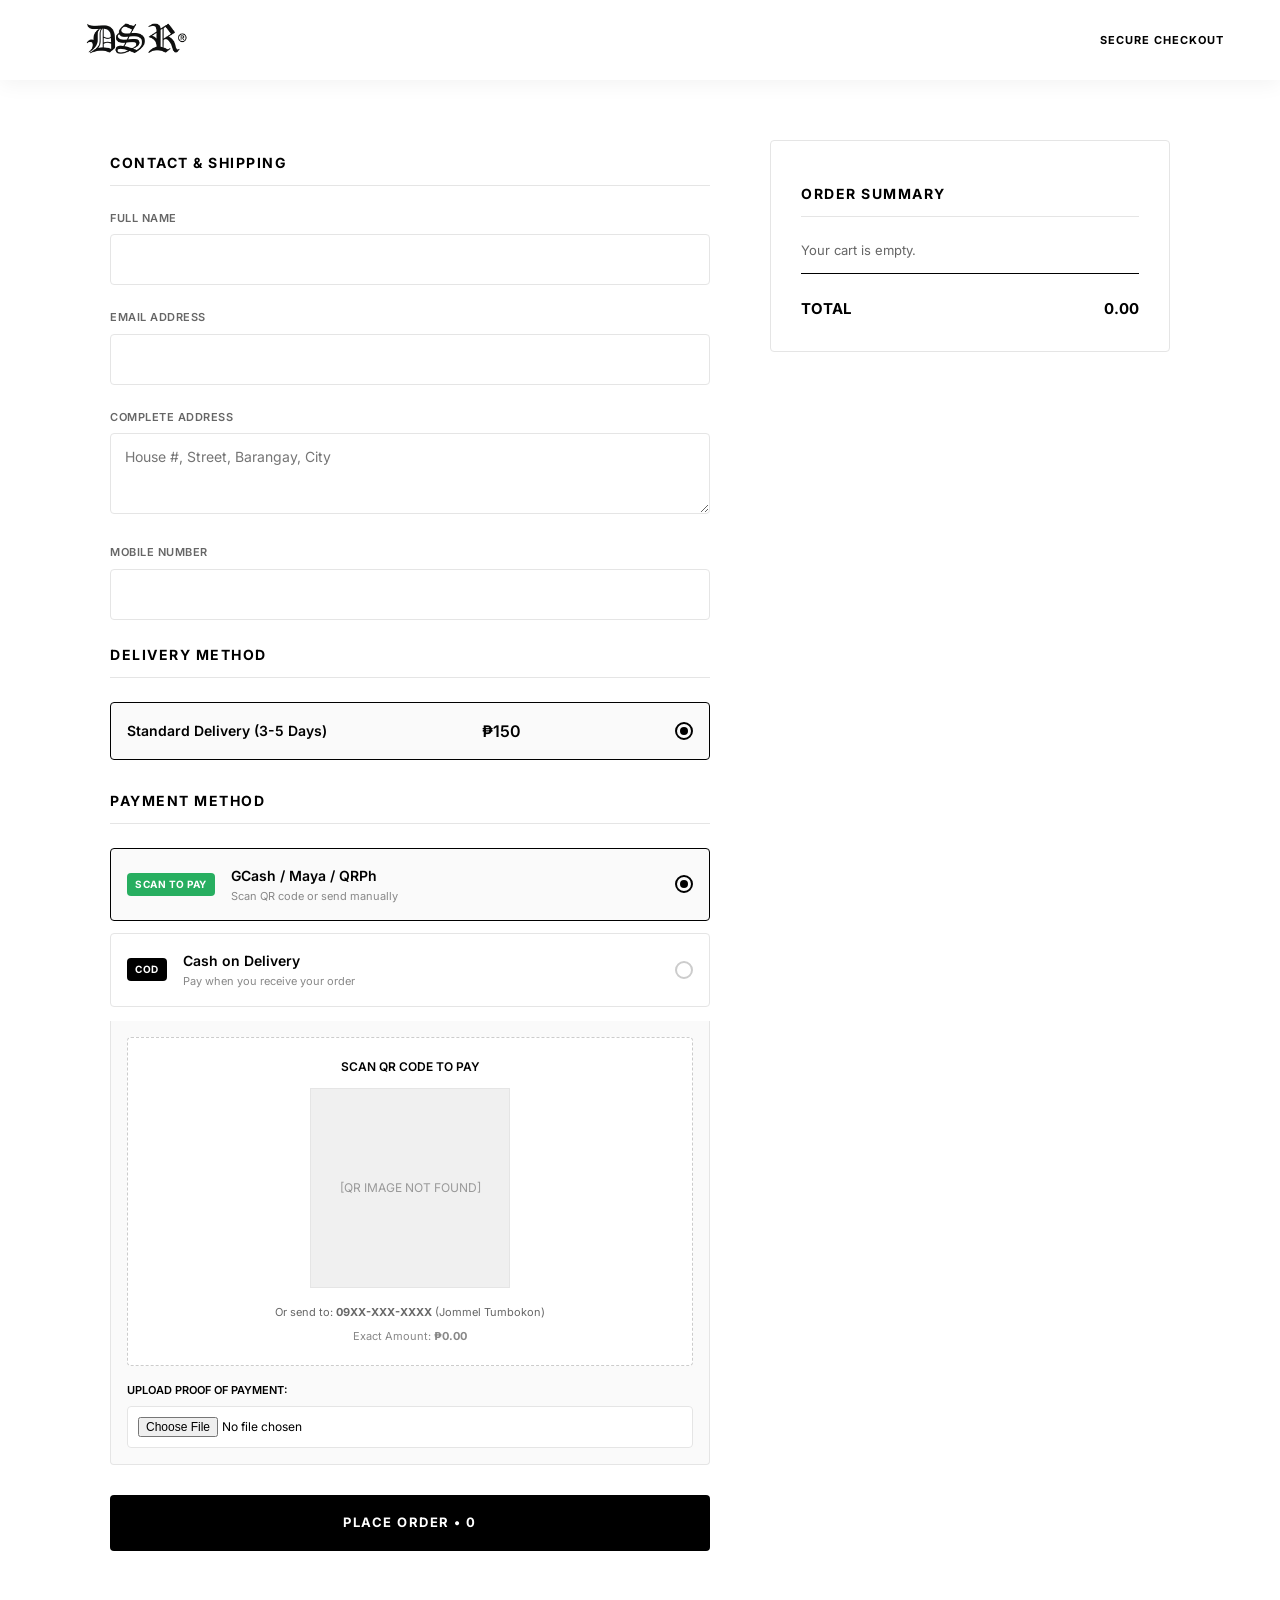
==== commit aebe7259: "Sprint 02 - Config-driven UI cleanup (Auth, Footer, Newsletter, Product Modal)" ====
--- a/checkout.html
+++ b/checkout.html
@@ -3,7 +3,7 @@
 <head>
   <meta charset="UTF-8">
   <meta name="viewport" content="width=device-width, initial-scale=1.0">
-  <title>RIPARADISE | Secure Checkout</title>
+  <title>DSR | Secure Checkout</title>
   <link rel="stylesheet" href="assets/css/style.css">
   <link href="https://fonts.googleapis.com/css2?family=Inter:wght@400;500;600;700&display=swap" rel="stylesheet">
   
@@ -136,7 +136,7 @@
 
   <header class="site-header site-header--scrolled">
     <div class="site-header__inner container">
-      <a href="index.html"><img src="assets/images/riparadiselogoupdated.png" alt="RIPARADISE" class="site-header__logo-img"></a>
+      <a href="index.html"><img src="assets/products/dsrlogo2.png" alt="DSR" class="site-header__logo-img"></a>
       <div style="font-size: 11px; font-weight: 700; letter-spacing: 1px;">SECURE CHECKOUT</div>
     </div>
   </header>
@@ -228,7 +228,7 @@
               
               <!-- PALITAN MO ANG SRC NG ACTUAL QR IMAGE MO -->
               <div class="qr-image-placeholder">
-                <img src="assets/images/gcash-qr.jpg" alt="GCash QR Code" onerror="this.style.display='none'; this.parentElement.innerText='[QR IMAGE NOT FOUND]';">
+                <img src="assets/images/gcash-qr.png" alt="GCash QR Code" onerror="this.style.display='none'; this.parentElement.innerText='[QR IMAGE NOT FOUND]';">
               </div>
               
               <p style="font-size:11px; color:#666; margin:0 0 8px;">Or send to: <strong>09XX-XXX-XXXX</strong> (Jommel Tumbokon)</p>
--- a/assets/css/style.css
+++ b/assets/css/style.css
@@ -251,7 +251,7 @@
      ============================================================ */
   /* Kakagat 'to kapag nag-scroll down pagkatapos ng video (itataas ang header para magtago) */
   .site-header--hidden {
-    transform: translateY(-100%);
+    transform: translateY(-120%);
   }
   
   /* Kakagat 'to kapag nag-scroll up: Magiging White Background bar na may Black Links/Icons */
@@ -408,10 +408,79 @@
     margin: 0 0 var(--space-md) 0;
     color: #ffffff;
   }
-  
+  /* ==========================================================
+   ABOUT SECTION
+========================================================== */
+
+.about-section {
+  padding: 160px 0;
+  background: #ffffff;
+}
+
+.about-section__inner {
+  display: grid;
+  grid-template-columns: 1fr 1fr;
+  gap: 100px;
+  align-items: center;
+}
+
+.about-section__image{
+
+  width:100%;
+
+  display:block;
+
+  object-fit:cover;
+
+}
+
+.about-section__subtitle{
+
+  font-size:12px;
+
+  font-weight:600;
+
+  letter-spacing:.25em;
+
+  text-transform:uppercase;
+
+  color:#777;
+
+  margin-bottom:20px;
+
+}
+
+.about-section__title{
+
+  font-size:56px;
+
+  font-weight:600;
+
+  line-height:1.1;
+
+  margin-bottom:28px;
+
+  max-width:500px;
+
+}
+
+.about-section__description{
+
+  max-width:520px;
+
+  line-height:1.9;
+
+  color:#666;
+
+  font-size:16px;
+
+  margin-bottom:40px;
+
+}
   /* --------------------------------------------------------------------------
      5. FEATURED PRODUCTS & GRID SYSTEM (CLEAN BLACK ON WHITE)
      -------------------------------------------------------------------------- */
+     
   .shop-section {
     padding: var(--space-xl) 0;
     background-color: #ffffff !important;
@@ -437,6 +506,7 @@
     justify-content: space-between;
     gap: var(--space-md);
   }
+  
   
   .section-header__title {
     margin: 0;
@@ -457,8 +527,22 @@
     border-bottom: 1px solid #000000;
     color: #000000 !important;
   }
+
+  .section-header__description {
+
+    max-width: 620px;
+
+    margin: 16px 0 0;
+
+    font-size: var(--font-size-base);
+
+    line-height: 1.7;
+
+    color: var(--color-text-muted);
+
+}
   /* ==========================================================================
-   PRODUCT GRID: BASE STYLES (Eto ang default para sa Mobile)
+   6. PRODUCT GRID: BASE STYLES (Eto ang default para sa Mobile)
    ========================================================================== */
 .product-grid {
   display: grid;
@@ -601,7 +685,7 @@
   }
   
   /* --------------------------------------------------------------------------
-     6. SITE FOOTER SECTION (MINIMALIST / REFERENCE STYLE)
+     8. SITE FOOTER SECTION (MINIMALIST / REFERENCE STYLE)
      -------------------------------------------------------------------------- */
   .site-footer {
     background-color: #ffffff !important;
@@ -743,9 +827,25 @@
     color: #000000 !important;
   }
   
-  /* --------------------------------------------------------------------------
-     8. MOBILE DRAWER & SAFEGUARDS SYSTEM (UNDER 768PX)
+  
+/* --------------------------------------------------------------------------
+   ABOUT SECTION ANIMATION
+   -------------------------------------------------------------------------- */
+   .about-section__inner {
+    opacity: 0;
+    transform: translateY(40px);
+    transition: opacity 0.8s ease, transform 0.8s ease;
+  }
+  
+  .about-section__inner.is-visible {
+    opacity: 1;
+    transform: translateY(0);
+  }
+
+/* --------------------------------------------------------------------------
+     9. MOBILE DRAWER & SAFEGUARDS SYSTEM (UNDER 768PX)
      -------------------------------------------------------------------------- */
+  
   @media (max-width: 768px) {
     .site-nav {
       display: none; 
@@ -820,6 +920,55 @@
     }
   }
   
+  /* --------------------------------------------------------------------------
+   MOBILE ABOUT SECTION FIX
+   -------------------------------------------------------------------------- */
+@media (max-width: 768px) {
+  .about-section__inner {
+    display: flex;
+    flex-direction: column;
+    align-items: center;
+    text-align: center;
+  }
+
+  .about-section__media {
+    width: 100%;
+    margin-bottom: 20px;
+  }
+
+  .about-section__image {
+    max-width: 90%;
+    height: auto;
+    margin: 0 auto;
+    display: block;
+  }
+
+  .about-section__content {
+    padding: 0 20px;
+  }
+
+  .about-section__title {
+    font-size: 24px;
+    margin-bottom: 12px;
+  }
+
+  .about-section__subtitle {
+    font-size: 14px;
+    margin-bottom: 8px;
+  }
+
+  .about-section__description {
+    font-size: 14px;
+    line-height: 1.4;
+    margin-bottom: 16px;
+  }
+
+  .about-section .btn {
+    width: 100%;
+    max-width: 280px;
+  }
+}
+
   /* PREMIUM WHITE MOBILE DRAWER SETTINGS */
   .nav-toggle {
     display: none;
@@ -915,7 +1064,7 @@
     opacity: 0.5;
   }
   /* ============================================================
-   RIPARADISE MODAL QUICK VIEW & SIZE CHART SYSTEM
+   10. RIPARADISE MODAL QUICK VIEW & SIZE CHART SYSTEM
    ============================================================ */
 
 /* Overlay Background covering full screen */
@@ -1821,7 +1970,9 @@
 
 .event-section__inner {
   max-width: 680px;
-}
+  margin: 0 auto; /* center the inner container */
+}
+
 
 .event-section__embed {
   display: flex;
@@ -2258,8 +2409,8 @@
     left: 0;
     width: 100%;
     height: 100%;
-    background: #ffffff;
-    z-index: 999999;
-    opacity: 1;
+    background: #fff;
+    z-index: 99999;
     pointer-events: none;
+    opacity: 0;
   }
